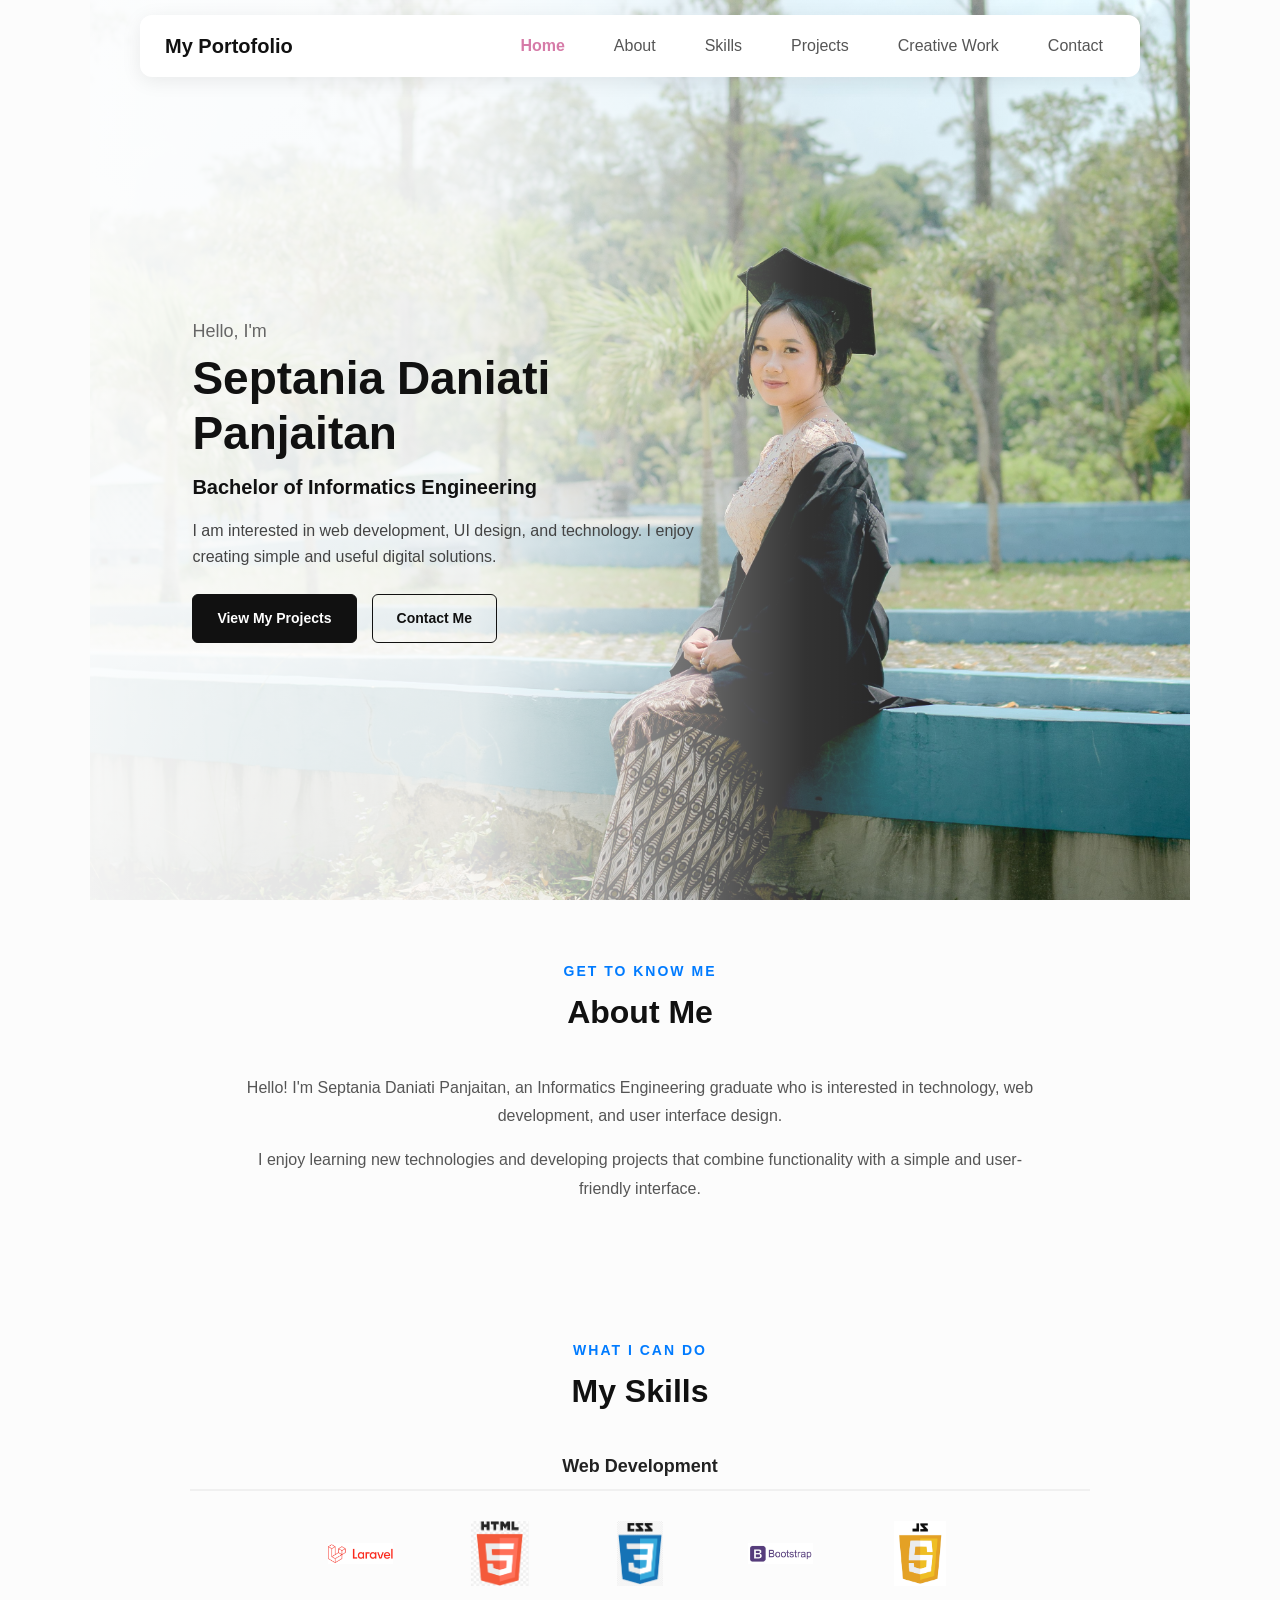
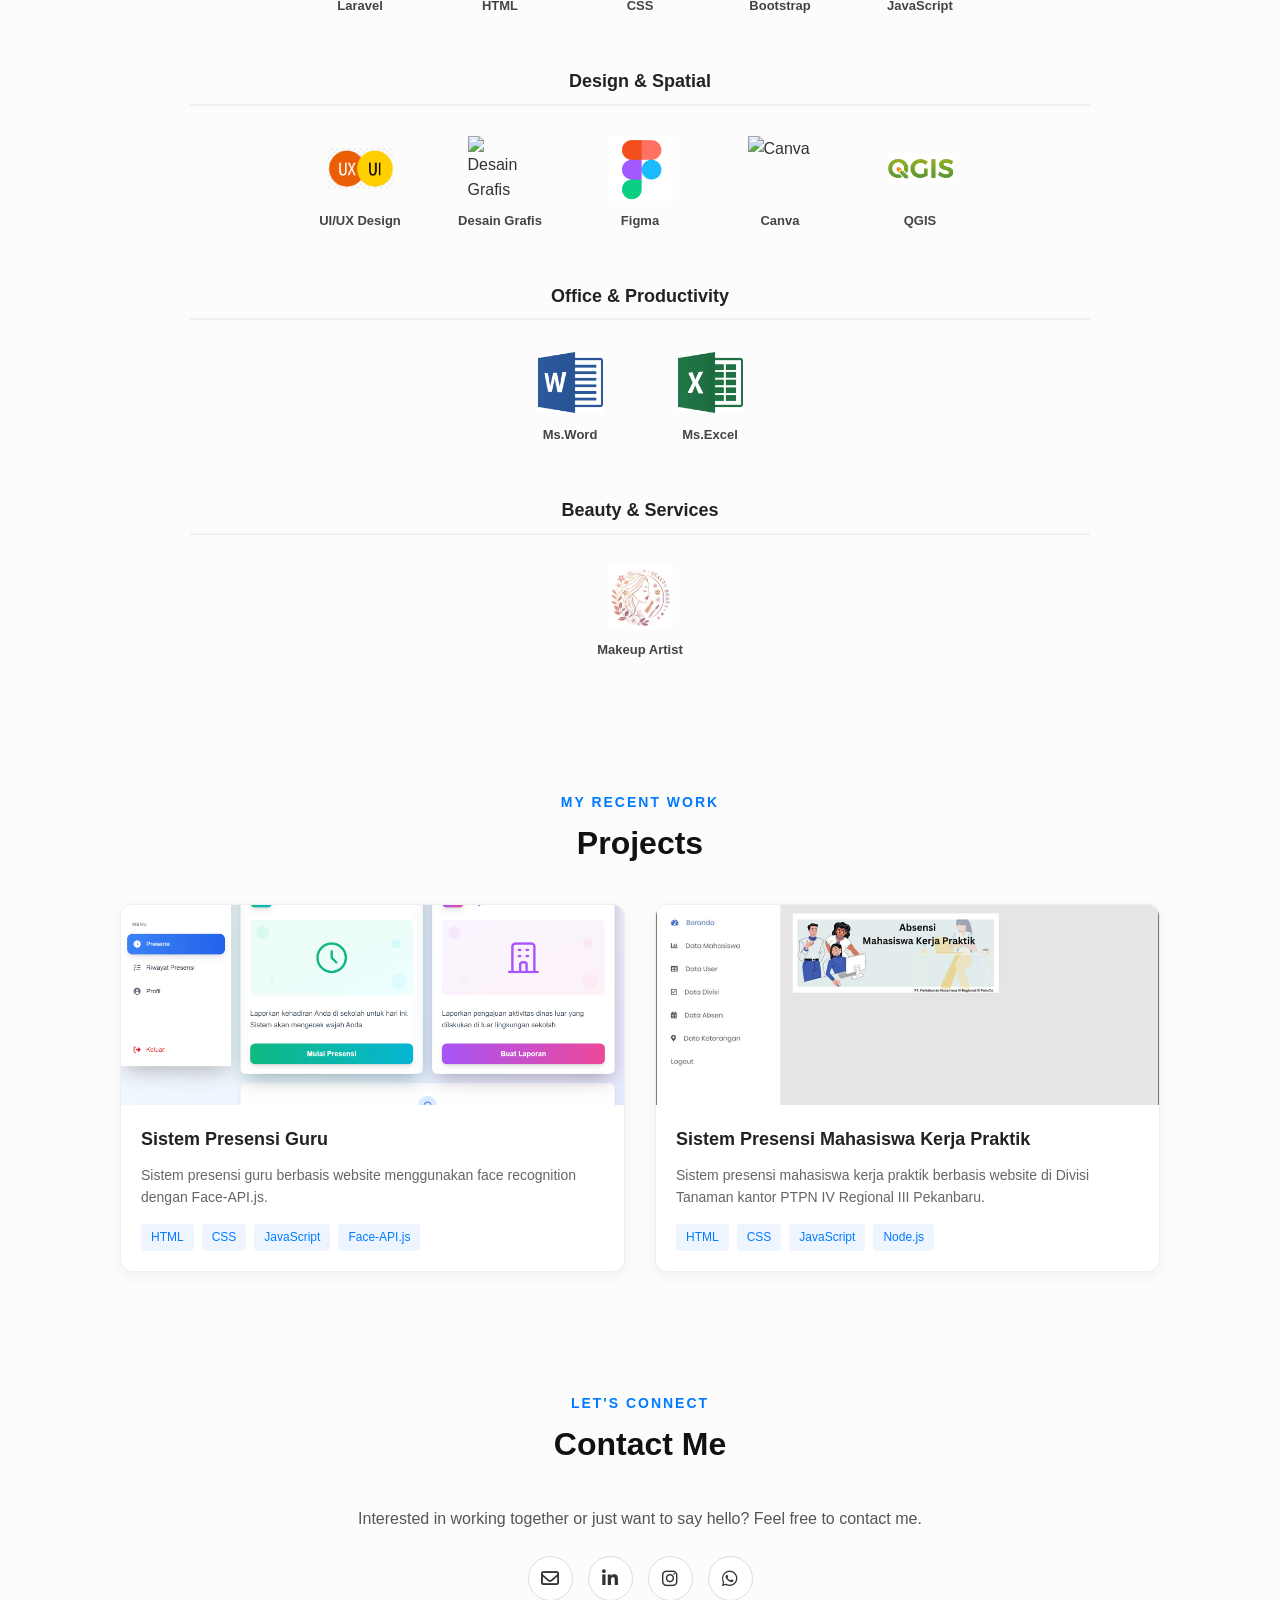
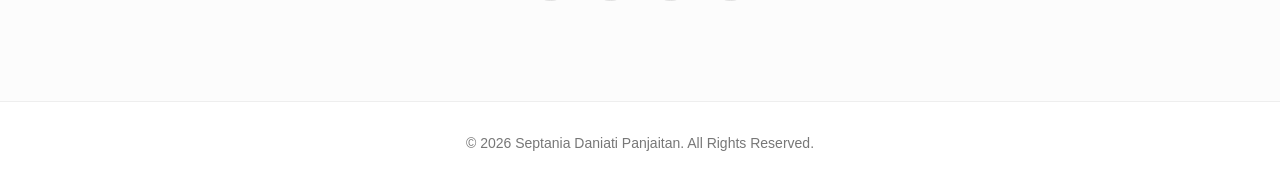
==== indeks.html @ 0a839110 "memperbaiki navbar dan menambahkan halaman creative work" ====
<!DOCTYPE html>
<html lang="en">
<head>
    <meta charset="UTF-8">
    <meta name="viewport" content="width=device-width, initial-scale=1.0">

    <title>Septania Daniati | Portfolio</title>

    <!-- Font Awesome untuk Ikon Sosial Media -->
    <link rel="stylesheet" href="https://cdnjs.cloudflare.com/ajax/libs/font-awesome/6.4.0/css/all.min.css">

    <!-- CSS -->
    <link rel="stylesheet" href="css/style.css">
</head>

<body>

    <!-- ==================== NAVBAR ==================== -->
    <header class="header">
        <nav class="navbar">
        <a href="#" class="logo">My Portofolio</a>
        
        <button class="hamburger" id="hamburger-btn" aria-label="Toggle Menu">
            <i class="fa-solid fa-bars icon-open"></i>
            <i class="fa-solid fa-xmark icon-close"></i>
        </button>

        <ul class="nav-links" id="nav-links">
            <li><a href="#home">Home</a></li>
            <li><a href="#about">About</a></li>
            <li><a href="#skills">Skills</a></li>
            <li><a href="#projects">Projects</a></li>
            <li><a href="creative-work.html">Creative Work</a></li>
            <li><a href="#contact">Contact</a></li>
        </ul>
    </nav>
    </header>


    <!-- ==================== HOME / HERO ==================== -->
    <main>

        <section id="home" class="hero">

            <!-- Foto Profil khusus tampilan Mobile -->
            <div class="profile-avatar">
                <img src="images/profil2.jpg" alt="Foto Profil">
            </div>

            <div class="hero-content">
                <p class="greeting">Hello, I'm</p>
                <h1>Septania Daniati Panjaitan</h1>
                <h2>Bachelor of Informatics Engineering</h2>
                <p class="bio">
                    I am interested in web development, UI design, and technology. I enjoy creating simple and useful digital solutions.
                </p>
                <div class="hero-buttons">
                    <a href="#projects" class="btn btn-primary">View My Projects</a>
                    <a href="#contact" class="btn btn-secondary">Contact Me</a>
                </div>
            </div>

        </section>


        <!-- ==================== ABOUT ==================== -->
        <section id="about" class="about">

            <div class="section-title">
                <p>Get To Know Me</p>
                <h2>About Me</h2>
            </div>

            <div class="about-content">
                <div class="about-text">
                    <p>
                        Hello! I'm Septania Daniati Panjaitan, an Informatics Engineering
                        graduate who is interested in technology,
                        web development, and user interface design.
                    </p>
                    <p>
                        I enjoy learning new technologies and
                        developing projects that combine functionality
                        with a simple and user-friendly interface.
                    </p>
                </div>
            </div>

        </section>


        <!-- ==================== SKILLS ==================== -->
        <section id="skills" class="skills">

            <div class="section-title">
                <p>What I Can Do</p>
                <h2>My Skills</h2>
            </div>

            <div class="skills-categories">

                <!-- Kategori 1: Web Development -->
                <div class="skill-category">
                    <h3>Web Development</h3>
                    <div class="skills-grid">
                         <div class="skill-card">
                            <div class="icon-box">
                                <img src="images/skills/laravel.png" alt="HTML">
                            </div>
                            <span>Laravel</span>
                        </div>
                        <div class="skill-card">
                            <div class="icon-box">
                                <img src="images/skills/html.png" alt="HTML">
                            </div>
                            <span>HTML</span>
                        </div>
                        <div class="skill-card">
                            <div class="icon-box">
                                <img src="images/skills/css.png" alt="CSS">
                            </div>
                            <span>CSS</span>
                        </div>
                        <div class="skill-card">
                            <div class="icon-box">
                                <img src="images/skills/bootstrap.png" alt="Bootstrap">
                            </div>
                            <span>Bootstrap</span>
                        </div>
                        <div class="skill-card">
                            <div class="icon-box">
                                <img src="images/skills/js.png" alt="JavaScript">
                            </div>
                            <span>JavaScript</span>
                        </div>
                    </div>
                </div>

                <!-- Kategori 2: Design & Spatial -->
                <div class="skill-category">
                    <h3>Design & Spatial</h3>
                    <div class="skills-grid">
                        <div class="skill-card">
                            <div class="icon-box">
                                <img src="images/skills/uiux.png" alt="UI/UX Design">
                            </div>
                            <span>UI/UX Design</span>
                        </div>
                        <div class="skill-card">
                            <div class="icon-box">
                                <img src="images/skills/graphic-design.png" alt="Desain Grafis">
                            </div>
                            <span>Desain Grafis</span>
                        </div>
                        <div class="skill-card">
                            <div class="icon-box">
                                <img src="images/skills/figma.png" alt="Figma">
                            </div>
                            <span>Figma</span>
                        </div>
                        <div class="skill-card">
                            <div class="icon-box">
                                <img src="images/skills/canva.png" alt="Canva">
                            </div>
                            <span>Canva</span>
                        </div>
                        <div class="skill-card">
                            <div class="icon-box">
                                <img src="images/skills/qgis.png" alt="QGIS">
                            </div>
                            <span>QGIS</span>
                        </div>
                    </div>
                </div>

                <!-- Kategori 3: Office & Productivity -->
                <div class="skill-category">
                    <h3>Office & Productivity</h3>
                    <div class="skills-grid">
                        <div class="skill-card">
                            <div class="icon-box">
                                <img src="images/skills/word.png" alt="Microsoft Word">
                            </div>
                            <span>Ms.Word</span>
                        </div>
                        <div class="skill-card">
                            <div class="icon-box">
                                <img src="images/skills/excel.png" alt="Microsoft Excel">
                            </div>
                            <span>Ms.Excel</span>
                        </div>
                    </div>
                </div>

                <!-- Kategori 4: Beauty & Services -->
                <div class="skill-category">
                    <h3>Beauty & Services</h3>
                    <div class="skills-grid">
                        <div class="skill-card">
                            <div class="icon-box">
                                <img src="images/skills/makeup.png" alt="Makeup Artist">
                            </div>
                            <span>Makeup Artist</span>
                        </div>
                    </div>
                </div>

            </div>

        </section>


        <!-- ==================== PROJECTS ==================== -->
        <section id="projects" class="projects">

            <div class="section-title">
                <p>My Recent Work</p>
                <h2>Projects</h2>
            </div>

            <div class="projects-container">

                <!-- Project 1 -->
                <article class="project-card">
                    <div class="project-image">
                        <img src="images/presensi.png" alt="Project Image">
                    </div>
                    <div class="project-content">
                        <h3>Sistem Presensi Guru</h3>
                        <p>
                            Sistem presensi guru berbasis website
                            menggunakan face recognition dengan
                            Face-API.js.
                        </p>
                        <div class="project-tech">
                            <span>HTML</span>
                            <span>CSS</span>
                            <span>JavaScript</span>
                            <span>Face-API.js</span>
                        </div>
                    </div>
                </article>

                <!-- Project 2 -->
                <article class="project-card">
                    <div class="project-image">
                        <img src="images/absensi.jpeg" alt="Project Image">
                    </div>
                    <div class="project-content">
                        <h3>Sistem Presensi Mahasiswa Kerja Praktik</h3>
                        <p>
                            Sistem presensi mahasiswa kerja praktik berbasis website 
                            di Divisi Tanaman kantor PTPN IV Regional III Pekanbaru.
                        </p>
                        <div class="project-tech">
                            <span>HTML</span>
                            <span>CSS</span>
                            <span>JavaScript</span>
                            <span>Node.js</span>
                        </div>
                    </div>
                </article>

            </div>

        </section>


        <!-- ==================== CONTACT ==================== -->
        <section id="contact" class="contact">

            <div class="section-title">
                <p>Let's Connect</p>
                <h2>Contact Me</h2>
            </div>

            <div class="contact-content">
                <p class="contact-text">
                    Interested in working together or just want
                    to say hello? Feel free to contact me.
                </p>

                <!-- Tombol Ikon Sosial Media & Chat -->
                <div class="social-links">
                    <a href="https://mail.google.com/mail/?view=cm&fs=1&to=septaniadaniati0@gmail.com" target="_blank" class="social-btn" title="Email">
                        <i class="fa-regular fa-envelope"></i>
                    </a>
                    <a href="https://www.linkedin.com/in/septania-daniati-panjaitan?utm_source=share_via&utm_content=profile&utm_medium=member_android" target="_blank" class="social-btn" title="LinkedIn">
                        <i class="fa-brands fa-linkedin-in"></i>
                    </a>
                    <a href="https://www.instagram.com/sptania__?stkn=MWU3a3hyeWlxODV2dA==" target="_blank" class="social-btn" title="Instagram">
                        <i class="fa-brands fa-instagram"></i>
                    </a>
                    <a href="https://wa.me/6282285252995" target="_blank" class="social-btn" title="WhatsApp">
                        <i class="fa-brands fa-whatsapp"></i>
                    </a>
                </div>
            </div>

        </section>

    </main>


    <!-- ==================== FOOTER ==================== -->
    <footer class="footer">
        <p>&copy; 2026 Septania Daniati Panjaitan. All Rights Reserved.</p>
    </footer>

    <!-- ==================== JAVASCRIPT ==================== -->
    <script src="script.js"></script>
</body>
</html>
---- css/style.css ----
/* ==========================================================================
   1. RESET & BASE STYLES
   ========================================================================== */
* {
    margin: 0;
    padding: 0;
    box-sizing: border-box;
    scroll-behavior: smooth;
    font-family: 'Segoe UI', Tahoma, Geneva, Verdana, sans-serif;
}

body {
    background-color: #fcfcfc;
    color: #333333;
    line-height: 1.6;
}

a {
    text-decoration: none;
    color: inherit;
}

ul {
    list-style: none;
}

/* ==========================================================================
   2. GENERAL SECTION
   ========================================================================== */
section {
    max-width: 1100px;
    margin: 0 auto;
    padding: 60px 30px;
}

.section-title {
    text-align: center;
    margin-bottom: 35px;
}

.section-title p {
    font-size: 14px;
    text-transform: uppercase;
    letter-spacing: 2px;
    color: #007bff;
    font-weight: 600;
}

.section-title h2 {
    font-size: 32px;
    color: #111111;
    margin-top: 5px;
}

/* ==========================================================================
   3. NAVBAR (DESKTOP CARD CONTAINER & MOBILE TOGGLE)
   ========================================================================== */
.header {
    position: fixed;
    top: 15px;
    left: 0;
    width: 100%;
    z-index: 1000;
    padding: 0 15px;
}

.navbar {
    max-width: 1000px;
    margin: 0 auto;
    background-color: #ffffff;
    padding: 15px 25px;
    border-radius: 12px;
    box-shadow: 0 4px 20px rgba(0, 0, 0, 0.08);
    
    /* PENTING: Membuat Logo & Hamburger Sejajar Kiri-Kanan */
    display: flex;
    justify-content: space-between;
    align-items: center;
    position: relative;
}

.logo {
    font-size: 20px;
    font-weight: 700;
    color: #111111;
}

.nav-links {
    display: flex;
    gap: 25px;
}

.nav-links a {
    font-weight: 500;
    color: #555555;
    transition: color 0.3s ease, background-color 0.3s ease;
    padding: 6px 12px;
    border-radius: 6px;
}

.nav-links a:hover {
    color: #d67ba8;            /* Mengubah warna teks menjadi pink */
    background-color: #fdf2f7; /* Background pink sangat muda */
}
.nav-links a.active {
    color: #d67ba8 !important; /* Warna teks pink untuk menu aktif */
    font-weight: 700;
}

/* Tombol Hamburger & Ikon X */
.hamburger {
    display: none;
    background: none;
    border: none;
    font-size: 22px;
    color: #333;
    cursor: pointer;
}

.hamburger .icon-close {
    display: none;
}

.hamburger.active .icon-open {
    display: none;
}

.hamburger.active .icon-close {
    display: block;
}

/* ==========================================================================
   4. HERO / HOME
   ========================================================================== */
.hero {
    min-height: 100vh;
    display: flex;
    flex-direction: column;
    justify-content: center;
    align-items: flex-start;
    padding: 140px 8% 80px 8%;
    background-image:
        linear-gradient(
            to right,
            rgba(255, 255, 255, 0.95) 0%,
            rgba(255, 255, 255, 0.85) 35%,
            rgba(255, 255, 255, 0.2) 65%,
            rgba(255, 255, 255, 0) 100%
        ),
        url("../images/bag.jpg");
    background-size: cover;
    background-position: 100% 60%;
    background-repeat: no-repeat;
}

.profile-avatar {
    display: none;
}

.hero-content {
    max-width: 550px;
}

.hero .greeting {
    font-size: 18px;
    color: #666;
    margin-bottom: 5px;
}

.hero h1 {
    font-size: 46px;
    line-height: 1.2;
    margin-bottom: 10px;
    color: #111;
}

.hero h2 {
    font-size: 20px;
    font-weight: 600;
    color: #111111; /* Warna Hitam */
    margin-bottom: 15px;
}

.hero .bio {
    color: #444;
    margin-bottom: 25px;
    line-height: 1.6;
}

/* Tombol Hero Fix Warna Teks */
.hero-buttons {
    display: flex;
    gap: 15px;
}

.hero-buttons {
    display: flex;
    gap: 15px;
}

.btn {
    padding: 12px 24px;
    border-radius: 6px;
    font-weight: 600;
    font-size: 14px;
    transition: all 0.3s ease;
    display: inline-block;
    text-align: center;
}

/* Mengubah warna tombol utama dari biru ke hitam */
.btn-primary {
    background-color: #111111;
    color: #ffffff !important;
    border: 1px solid #111111;
}

.btn-primary:hover {
    background-color: #333333;
    border-color: #333333;
}

/* Mengubah warna tombol sekunder ke tema hitam */
.btn-secondary {
    background-color: transparent;
    color: #111111 !important;
    border: 1px solid #111111;
}

.btn-secondary:hover {
    background-color: #111111;
    color: #ffffff !important;
}

/* ==========================================================================
   5. ABOUT
   ========================================================================== */
.about-content {
    max-width: 800px;
    margin: 0 auto;
    text-align: center;
}

.about-text p {
    font-size: 16px;
    color: #555;
    margin-bottom: 15px;
    line-height: 1.8;
}

/* ==========================================================================
   6. SKILLS
   ========================================================================== */
.skills-categories {
    display: flex;
    flex-direction: column;
    gap: 40px;
    max-width: 900px;
    margin: 0 auto;
}

.skill-category h3 {
    font-size: 18px;
    font-weight: 600;
    color: #222;
    text-align: center;
    margin-bottom: 20px;
    padding-bottom: 8px;
    border-bottom: 2px solid #f0f0f0;
}

.skills-grid {
    display: flex;
    flex-wrap: wrap;
    justify-content: center;
    align-items: center;
    gap: 30px;
}

.skill-card {
    padding: 10px;
    border: none;
    background: transparent;
    display: flex;
    flex-direction: column;
    align-items: center;
    justify-content: center;
    width: 110px;
    transition: transform 0.3s ease;
}

.skill-card:hover {
    transform: translateY(-6px);
}

.icon-box {
    width: 65px;
    height: 65px;
    display: flex;
    align-items: center;
    justify-content: center;
    margin-bottom: 10px;
}

.icon-box img {
    width: 100% !important;
    height: 100% !important;
    max-width: 100%;
    max-height: 100%;
    object-fit: contain;
}

.skill-card span {
    font-size: 13px;
    font-weight: 600;
    color: #444;
    text-align: center;
}

/* ==========================================================================
   7. PROJECTS
   ========================================================================== */
.projects-container {
    display: grid;
    grid-template-columns: repeat(auto-fit, minmax(300px, 1fr));
    gap: 30px;
}

.project-card {
    background-color: #ffffff;
    border-radius: 12px;
    overflow: hidden;
    box-shadow: 0 4px 15px rgba(0, 0, 0, 0.05);
    border: 1px solid #eee;
    transition: transform 0.3s ease, box-shadow 0.3s ease;
}

.project-card:hover {
    transform: translateY(-5px);
    box-shadow: 0 8px 25px rgba(0, 0, 0, 0.1);
}

.project-image {
    width: 100%;
    height: 200px;
    overflow: hidden;
}

.project-image img {
    width: 100%;
    height: 100%;
    object-fit: cover;
}

.project-content {
    padding: 20px;
}

.project-content h3 {
    font-size: 18px;
    margin-bottom: 10px;
    color: #222;
}

.project-content p {
    font-size: 14px;
    color: #666;
    margin-bottom: 15px;
}

.project-tech {
    display: flex;
    flex-wrap: wrap;
    gap: 8px;
}

.project-tech span {
    font-size: 12px;
    background-color: #eef5ff;
    color: #007bff;
    padding: 4px 10px;
    border-radius: 4px;
    font-weight: 500;
}

/* ==========================================================================
   8. CONTACT & FOOTER
   ========================================================================== */
.contact-content {
    text-align: center;
    max-width: 600px;
    margin: 0 auto;
}

.contact-text {
    font-size: 16px;
    color: #555;
    margin-bottom: 25px;
}

.social-links {
    display: flex;
    justify-content: center;
    gap: 15px;
}

.social-btn {
    width: 45px;
    height: 45px;
    border-radius: 50%;
    background-color: #ffffff;
    border: 1px solid #ddd;
    display: flex;
    align-items: center;
    justify-content: center;
    color: #333;
    font-size: 18px;
    transition: all 0.3s ease;
}

.social-btn:hover {
    background-color: #007bff;
    color: #ffffff;
    border-color: #007bff;
    transform: translateY(-3px);
}

.footer {
    text-align: center;
    padding: 30px;
    background-color: #ffffff;
    border-top: 1px solid #eeeeee;
    font-size: 14px;
    color: #777777;
    margin-top: 40px;
}

/* ==========================================================================
   9. RESPONSIVE (MOBILE)
   ========================================================================== */
@media (max-width: 768px) {
    .hamburger {
        display: flex;             /* Tampilkan hamburger di HP */
        align-items: center;
        justify-content: center;
        background: none;
        border: none;
        font-size: 22px;
        color: #333;
        cursor: pointer;
        line-height: 1;            /* Mencegah spasi vertikal tambahan */
    }

    /* Dropdown Menu muncul di bawah kotak navbar */
    .nav-links {
        display: none;
        flex-direction: column;
        position: absolute;
        top: calc(100% + 10px);    /* Posisikan tepat di bawah kotak navbar */
        left: 0;
        width: 100%;
        background-color: #ffffff;
        padding: 20px;
        border-radius: 12px;
        box-shadow: 0 8px 20px rgba(0, 0, 0, 0.1);
        text-align: center;
        gap: 15px;
    }

    .nav-links.active {
        display: flex;
    }
    .hero {
        /* Hapus background gambar di Mobile & ganti warna solid */
        background-image: none !important;
        background-color: #fcfcfc;
        align-items: center;
        text-align: center;
        padding-top: 130px;
        min-height: auto;
    }

    /* Tampilkan Foto Profil Bulat di Mobile */
    .profile-avatar {
        display: block !important;
        width: 140px;
        height: 140px;
        border-radius: 50%;
        overflow: hidden;
        border: 4px solid #ffffff;
        box-shadow: 0 4px 15px rgba(0, 0, 0, 0.12);
        margin: 0 auto 20px auto;
    }

    .profile-avatar img {
        width: 100%;
        height: 100%;
        object-fit: cover;
    }

    .hero-content {
        max-width: 100%;
    }

    /* Susun tombol menjadi vertikal (ke bawah) & buat selebar konten */
    .hero-buttons {
        flex-direction: column;
        width: 100%;
        gap: 10px;
    }

    .btn {
        width: 100%; /* Memenuhi lebar kontainer di HP */
    }
}
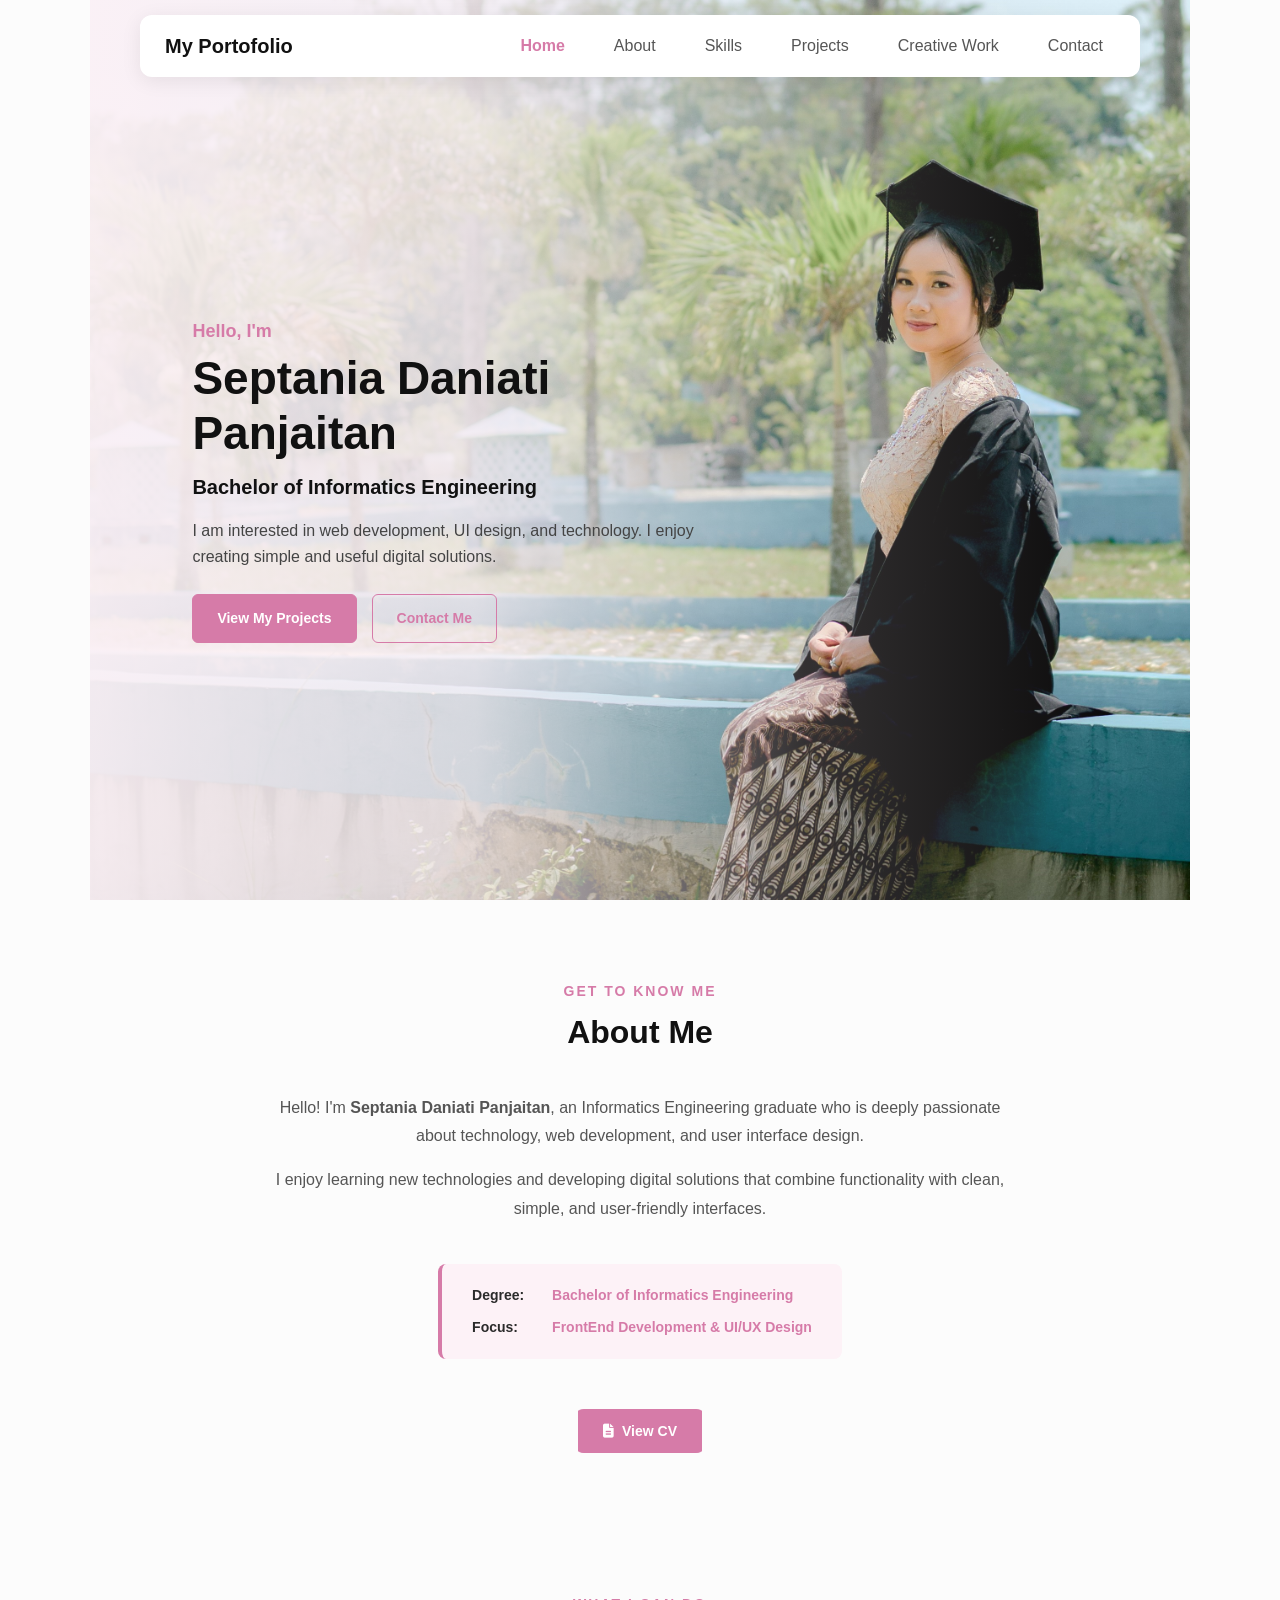
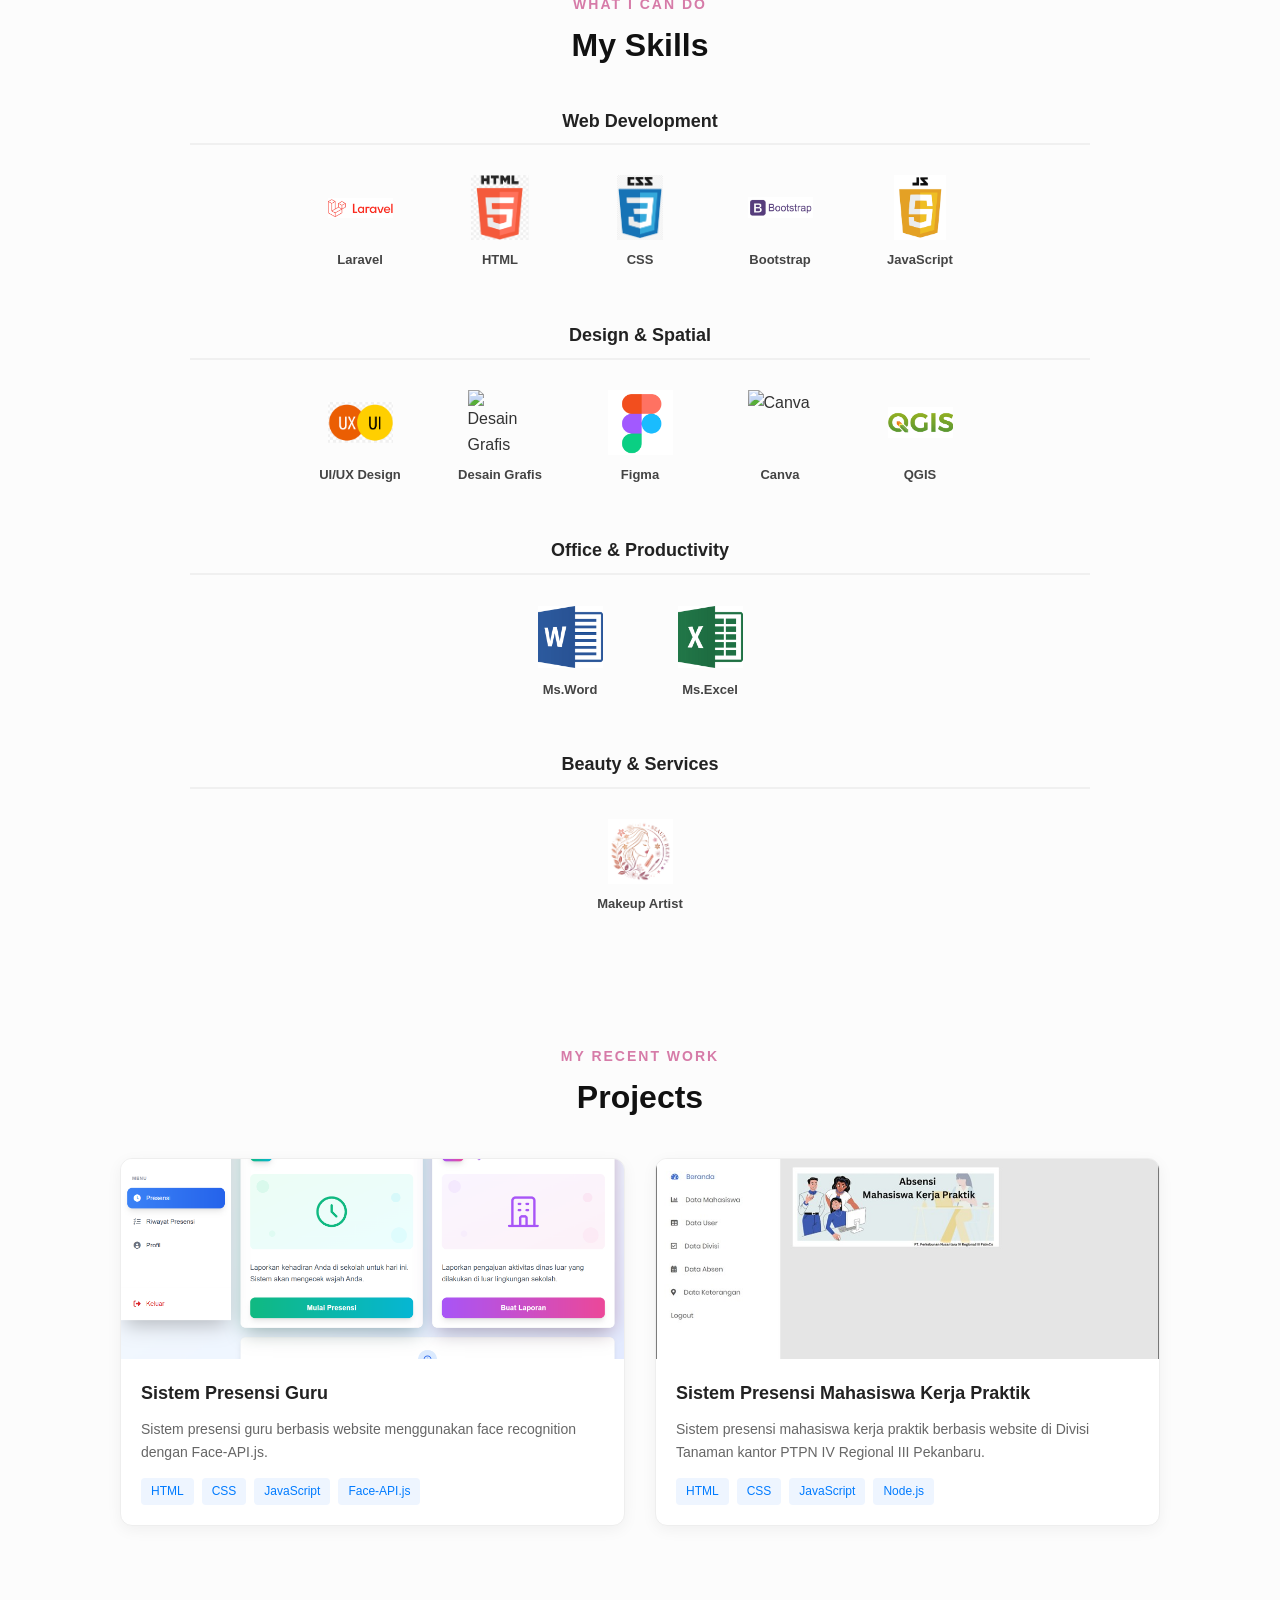
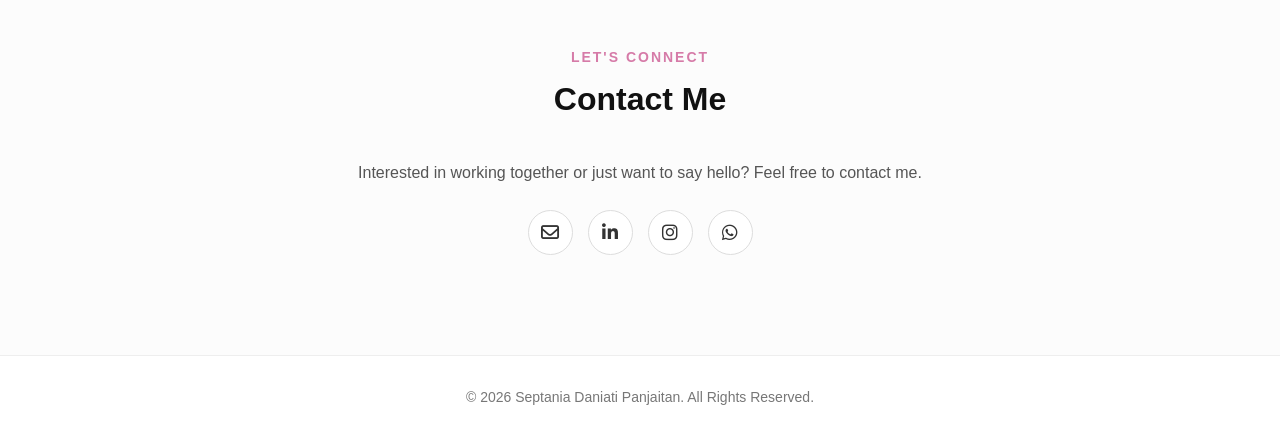
==== commit 98110bb3: "Update tampilan About Me dan tombol View CV" ====
--- a/indeks.html
+++ b/indeks.html
@@ -65,7 +65,6 @@
 
         <!-- ==================== ABOUT ==================== -->
         <section id="about" class="about">
-
             <div class="section-title">
                 <p>Get To Know Me</p>
                 <h2>About Me</h2>
@@ -74,15 +73,30 @@
             <div class="about-content">
                 <div class="about-text">
                     <p>
-                        Hello! I'm Septania Daniati Panjaitan, an Informatics Engineering
-                        graduate who is interested in technology,
-                        web development, and user interface design.
+                        Hello! I'm <strong>Septania Daniati Panjaitan</strong>, an Informatics Engineering
+                        graduate who is deeply passionate about technology, web development, and user interface design.
                     </p>
                     <p>
-                        I enjoy learning new technologies and
-                        developing projects that combine functionality
-                        with a simple and user-friendly interface.
+                        I enjoy learning new technologies and developing digital solutions that combine functionality
+                        with clean, simple, and user-friendly interfaces.
                     </p>
+                </div>
+
+                <div class="about-info">
+                    <div class="info-item">
+                        <span>Degree:</span>
+                        <p>Bachelor of Informatics Engineering</p>
+                    </div>
+                    <div class="info-item">
+                        <span>Focus:</span>
+                        <p>FrontEnd Development & UI/UX Design</p>
+                    </div>
+                </div>
+
+                <div class="about-buttons">
+                    <a href="https://drive.google.com/file/d/1jsheC1UhhlYTe4-8QvhIjeaZnfmSuOZJ/view?usp=sharing" class="btn btn-primary" target="_blank" rel="noopener noreferrer">
+                        <i class="fas fa-file-alt"></i> View CV
+                    </a>
                 </div>
             </div>
 
--- a/css/style.css
+++ b/css/style.css
@@ -1,3 +1,13 @@
+/* ==========================================================================
+   COLOR PALETTE VARIABLES (PINKISH THEME)
+   ========================================================================== */
+:root {
+    --primary-pink: #d67ba8;
+    --primary-pink-hover: #c06192;
+    --light-pink-bg: #fdf2f7;
+    --light-pink-border: #f8dceb;
+}
+
 /* ==========================================================================
    1. RESET & BASE STYLES
    ========================================================================== */
@@ -42,7 +52,7 @@
     font-size: 14px;
     text-transform: uppercase;
     letter-spacing: 2px;
-    color: #007bff;
+    color: var(--primary-pink); /* Mengubah dari #007bff ke Pink */
     font-weight: 600;
 }
 
@@ -142,10 +152,10 @@
     background-image:
         linear-gradient(
             to right,
-            rgba(255, 255, 255, 0.95) 0%,
-            rgba(255, 255, 255, 0.85) 35%,
-            rgba(255, 255, 255, 0.2) 65%,
-            rgba(255, 255, 255, 0) 100%
+            rgba(253, 242, 247, 0.95) 0%,
+            rgba(253, 242, 247, 0.8) 35%,
+            rgba(253, 242, 247, 0.2) 65%,
+            rgba(253, 242, 247, 0) 100%
         ),
         url("../images/bag.jpg");
     background-size: cover;
@@ -163,8 +173,9 @@
 
 .hero .greeting {
     font-size: 18px;
-    color: #666;
+    color: var(--primary-pink); /* Aksen pink untuk greeting */
     margin-bottom: 5px;
+    font-weight: 600;
 }
 
 .hero h1 {
@@ -210,42 +221,184 @@
 
 /* Mengubah warna tombol utama dari biru ke hitam */
 .btn-primary {
-    background-color: #111111;
+    background-color: var(--primary-pink);
     color: #ffffff !important;
-    border: 1px solid #111111;
+    border: 1px solid var(--primary-pink);
 }
 
 .btn-primary:hover {
-    background-color: #333333;
-    border-color: #333333;
+    transform: translateY(-2px); /* Efek terangkat sedikit saat disorot */
+    background-color: var(--primary-pink-hover);
+    border-color: var(--primary-pink-hover);
 }
 
 /* Mengubah warna tombol sekunder ke tema hitam */
 .btn-secondary {
     background-color: transparent;
-    color: #111111 !important;
-    border: 1px solid #111111;
+    color: var(--primary-pink) !important;
+    border: 1px solid var(--primary-pink);
 }
 
 .btn-secondary:hover {
-    background-color: #111111;
-    color: #ffffff !important;
-}
-
-/* ==========================================================================
-   5. ABOUT
-   ========================================================================== */
-.about-content {
+    transform: translateY(-2px); /* Efek terangkat sedikit saat disorot */
+    background-color: var(--light-pink-bg);
+    color: var(--primary-pink-hover) !important;
+}
+
+/* ==========================================================================
+   ABOUT SECTION (TANPA BACKGROUND / CENTER ALIGNED)
+   ========================================================================== */
+.about {
     max-width: 800px;
     margin: 0 auto;
-    text-align: center;
+    padding: 80px 20px;
+}
+
+.about-content {
+    width: 100%;
+    margin-top: 30px;
+    text-align: center; /* Meratakan seluruh teks dan elemen ke tengah */
 }
 
 .about-text p {
     font-size: 16px;
-    color: #555;
+    color: #555555;
     margin-bottom: 15px;
     line-height: 1.8;
+}
+
+/* Box Info Highlight (Rata Tengah) */
+.about-info {
+    display: inline-flex;
+    flex-direction: column;
+    gap: 10px;
+    margin: 25px 0;
+    padding: 20px 30px;
+    background-color: #fdf2f7;
+    border-left: 4px solid #d67ba8;
+    border-radius: 8px;
+    text-align: left; /* Teks di dalam box tetap rata kiri agar rapi */
+}
+
+.info-item {
+    display: flex;
+    gap: 10px;
+    font-size: 14px;
+}
+
+.info-item span {
+    font-weight: 700;
+    color: #2b2b2b;
+    min-width: 70px;
+}
+
+.info-item p {
+    margin: 0;
+    color: #d67ba8;
+    font-weight: 600;
+}
+
+/* Container pembungkus tombol agar berada tepat di tengah */
+.about-buttons {
+    display: flex;
+    justify-content: center; /* Mengetengahkan tombol secara horizontal */
+    align-items: center;
+    width: 100%;             /* Memastikan container mengambil lebar penuh */
+    margin-top: 25px;
+}
+
+/* Mengatur tombol View CV */
+.about-buttons .btn {
+    display: inline-flex;
+    align-items: center;
+    justify-content: center;
+    gap: 8px;
+    
+    width: auto !important;   /* Menimpa lebar 100% agar tombol mengecil sesuai teks */
+    padding: 10px 24px;
+    font-size: 14px;
+    font-weight: 600;
+    border-radius: 5%;
+    margin: 0 auto;           /* Memastikan margin kiri dan kanan seimbang */
+}
+
+/* Efek saat tombol di-hover cursor */
+.about-buttons .btn:hover {
+    transform: translateY(-2px); /* Efek terangkat sedikit saat disorot */
+    box-shadow: 0 5px 15px rgba(214, 123, 168, 0.3);
+}
+
+/* ==========================================================================
+   RESPONSIVE MOBILE (HP)
+   ========================================================================== */
+@media (max-width: 768px) {
+    .about {
+        padding: 50px 20px;
+    }
+
+    .about-info {
+        width: 100%;
+        box-sizing: border-box;
+    }
+
+    .about-buttons {
+        flex-direction: column;
+    }
+
+    .about-buttons .btn {
+        width: 100%;
+    }
+}
+
+/* ==========================================================================
+   RESPONSIVE MOBILE (HP)
+   ========================================================================== */
+@media (max-width: 991px) {
+    .about {
+        background-image: none; /* Hilangkan background di HP agar teks tetap jelas */
+        align-items: center;
+        padding: 50px 20px;
+    }
+
+    .about-content {
+        max-width: 100%;
+        text-align: center;
+    }
+
+    .about-info {
+        text-align: left;
+    }
+
+    .about-buttons {
+        justify-content: center;
+    }
+}
+/* ==========================================================================
+   RESPONSIVE MOBILE (HP)
+   ========================================================================== */
+@media (max-width: 991px) {
+    .about-container {
+        flex-direction: column; /* Ubah ke susunan vertikal saat di HP */
+        text-align: center;
+        gap: 25px;
+    }
+
+    .about-image img {
+        max-width: 280px; /* Gambar mengecil otomatis di HP */
+    }
+
+    .about-content {
+        text-align: center;
+    }
+
+    .about-info {
+        text-align: left;
+    }
+
+    .about-buttons {
+        flex-direction: column;
+        width: 100%;
+    }
 }
 
 /* ==========================================================================
@@ -512,4 +665,4 @@
     .btn {
         width: 100%; /* Memenuhi lebar kontainer di HP */
     }
-}
+}
